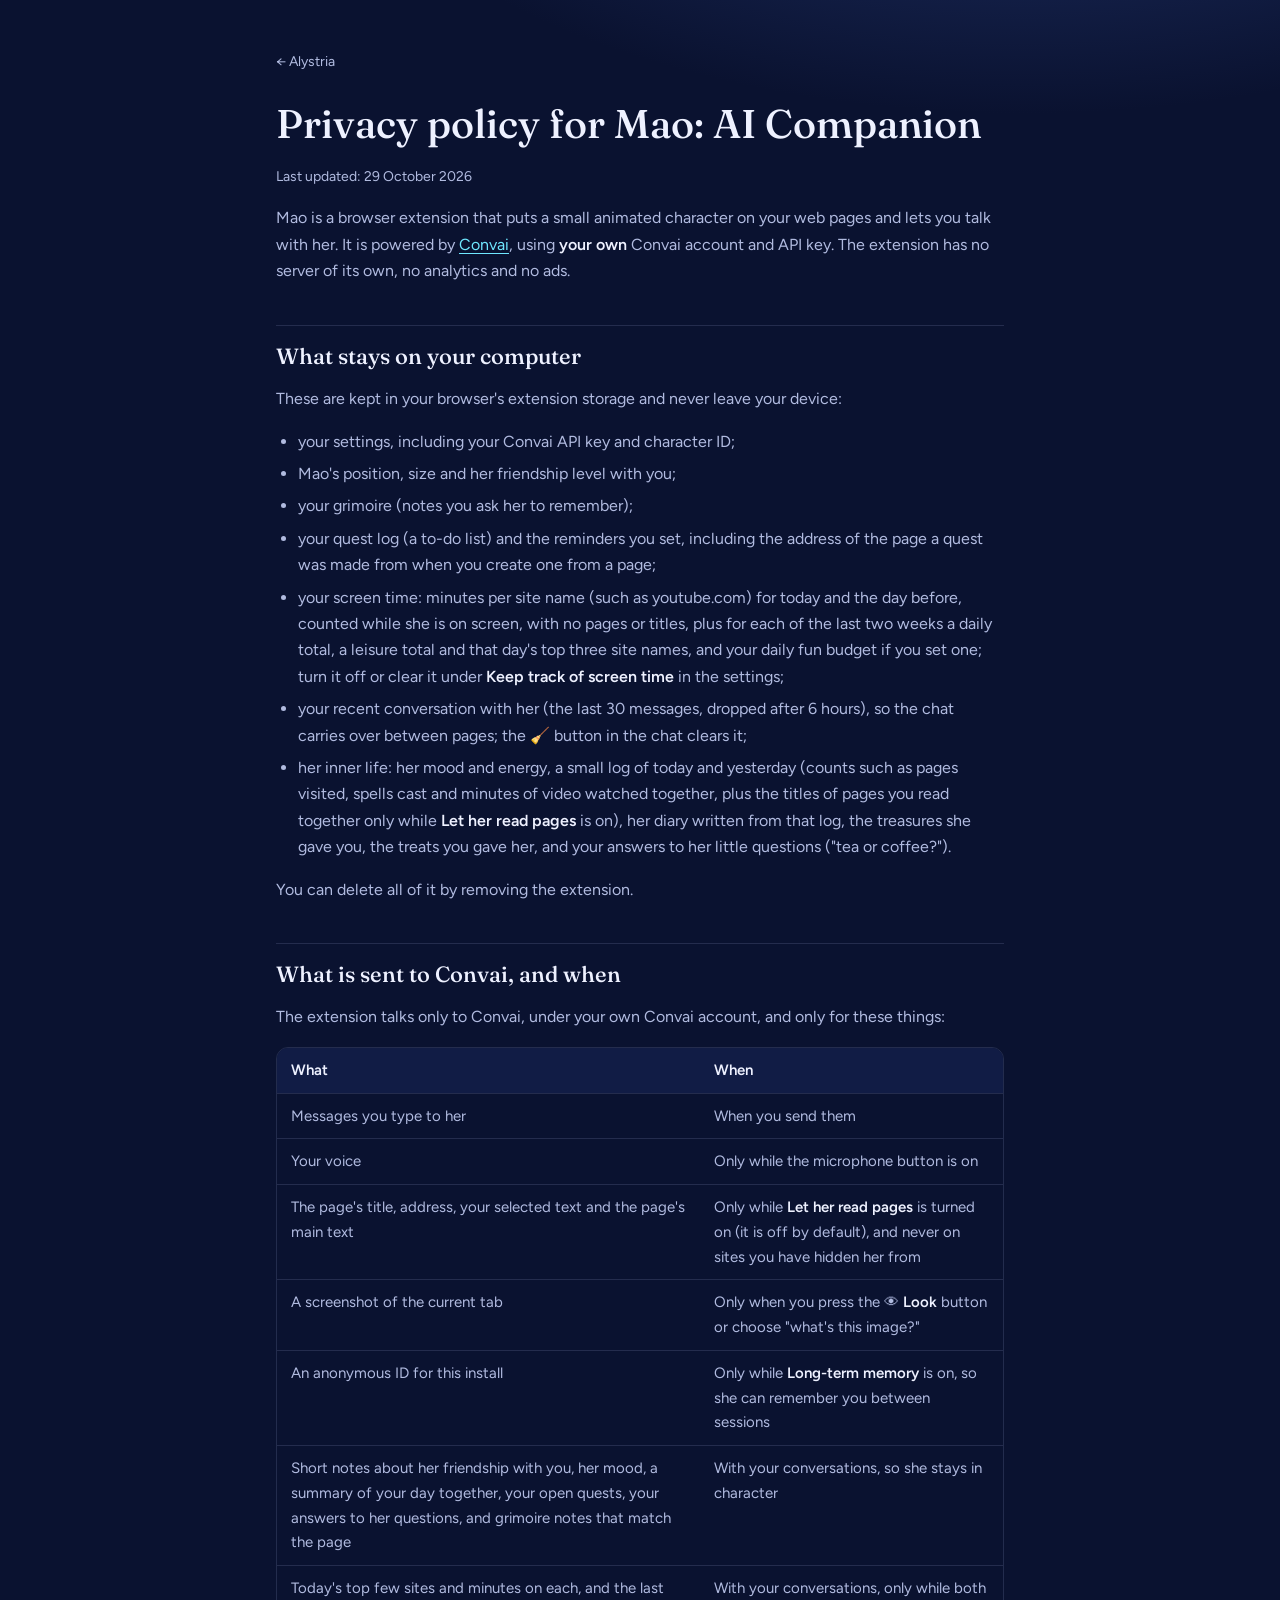
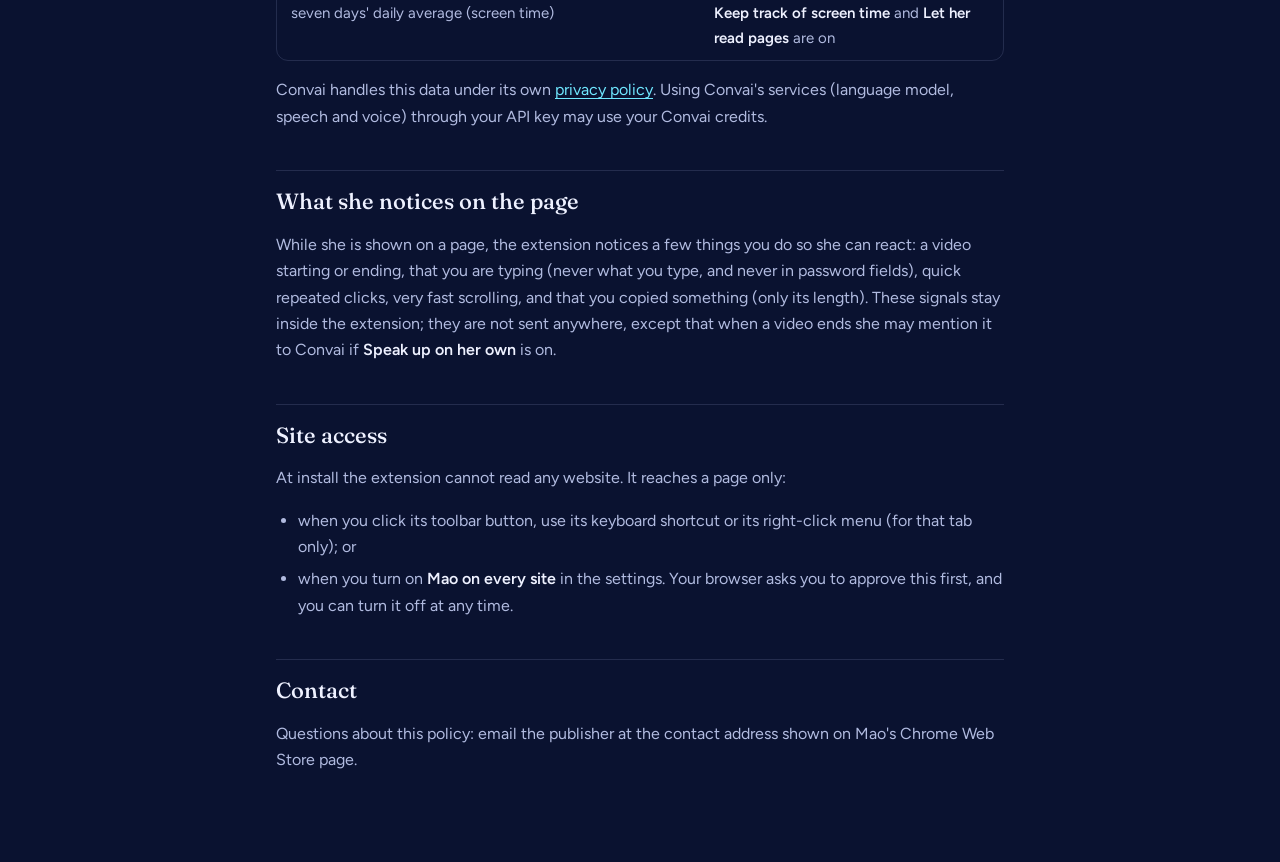
==== mao/privacy.html @ cf35652d "Add the privacy policy for Mao: AI Companion" ====
<!doctype html>
<html lang="en">
<head>
  <meta charset="utf-8" />
  <meta name="viewport" content="width=device-width, initial-scale=1" />
  <title>Privacy policy for Mao: AI Companion | Alystria</title>
  <meta name="description" content="What Mao: AI Companion keeps on your computer, what it sends to Convai, and when." />
  <link rel="canonical" href="https://alystria-ai.github.io/mao/privacy.html" />
  <meta name="theme-color" content="#0a1230" />
  <meta name="color-scheme" content="dark" />
  <link rel="icon" type="image/svg+xml" href="../assets/lys.svg" />
  <link rel="preconnect" href="https://fonts.googleapis.com" />
  <link rel="preconnect" href="https://fonts.gstatic.com" crossorigin />
  <link href="https://fonts.googleapis.com/css2?family=Fraunces:opsz,wght@9..144,400..500&family=Figtree:wght@400..600&display=swap" rel="stylesheet" />
  <style>
    :root { --night:#0a1230; --deep:#111c45; --ink:#eef1ff; --muted:#b1bbe0; --line:rgba(190,205,255,.14); --cyan:#6fe7ff; --violet:#a77bff; --pink:#ff7ad9;
      --serif:"Fraunces",Georgia,serif; --sans:"Figtree",system-ui,-apple-system,"Segoe UI",sans-serif; }
    * { box-sizing:border-box; }
    body { margin:0; background:radial-gradient(1200px 600px at 80% -10%, #22356d 0%, transparent 60%), var(--night); color:var(--ink); font:16px/1.65 var(--sans); }
    main { max-width:760px; margin:0 auto; padding:48px 16px 72px; }
    .back { display:inline-block; margin-bottom:28px; color:var(--muted); text-decoration:none; font-size:14px; }
    .back:hover { color:var(--ink); }
    h1 { font:500 clamp(28px,5vw,40px)/1.15 var(--serif); margin:0 0 6px; }
    h2 { font:500 22px/1.3 var(--serif); margin:40px 0 10px; padding-top:16px; border-top:1px solid var(--line); }
    p, li { color:var(--muted); }
    strong { color:var(--ink); font-weight:600; }
    em { color:var(--muted); font-style:normal; font-size:14px; }
    a { color:var(--cyan); text-underline-offset:3px; }
    a:hover { color:var(--pink); }
    ul { padding-left:22px; }
    li { margin:6px 0; }
    .table { overflow-x:auto; margin:16px 0; border:1px solid var(--line); border-radius:12px; }
    table { border-collapse:collapse; width:100%; min-width:520px; font-size:15px; }
    th, td { text-align:left; vertical-align:top; padding:10px 14px; border-bottom:1px solid var(--line); }
    th { color:var(--ink); background:var(--deep); font-weight:600; }
    tr:last-child td { border-bottom:0; }
    td { color:var(--muted); }
  </style>
</head>
<body>
  <main>
    <a class="back" href="../">&larr; Alystria</a>
    <h1>Privacy policy for Mao: AI Companion</h1>
    <p><em>Last updated: 29 October 2026</em></p>
    <p>Mao is a browser extension that puts a small animated character on your web pages and lets you talk with her. It is powered by <a href="https://convai.com">Convai</a>, using <strong>your own</strong> Convai account and API key. The extension has no server of its own, no analytics and no ads.</p>
    <h2>What stays on your computer</h2>
    <p>These are kept in your browser's extension storage and never leave your device:</p>
    <ul><li>your settings, including your Convai API key and character ID;</li><li>Mao's position, size and her friendship level with you;</li><li>your grimoire (notes you ask her to remember);</li><li>your quest log (a to-do list) and the reminders you set, including the address of the page a quest was made from when you create one from a page;</li><li>your screen time: minutes per site name (such as youtube.com) for today and the day before, counted while she is on screen, with no pages or titles, plus for each of the last two weeks a daily total, a leisure total and that day's top three site names, and your daily fun budget if you set one; turn it off or clear it under <strong>Keep track of screen time</strong> in the settings;</li><li>your recent conversation with her (the last 30 messages, dropped after 6 hours), so the chat carries over between pages; the 🧹 button in the chat clears it;</li><li>her inner life: her mood and energy, a small log of today and yesterday (counts such as pages visited, spells cast and minutes of video watched together, plus the titles of pages you read together only while <strong>Let her read pages</strong> is on), her diary written from that log, the treasures she gave you, the treats you gave her, and your answers to her little questions ("tea or coffee?").</li></ul>
    <p>You can delete all of it by removing the extension.</p>
    <h2>What is sent to Convai, and when</h2>
    <p>The extension talks only to Convai, under your own Convai account, and only for these things:</p>
    <div class="table"><table><thead><tr><th>What</th><th>When</th></tr></thead><tbody><tr><td>Messages you type to her</td><td>When you send them</td></tr><tr><td>Your voice</td><td>Only while the microphone button is on</td></tr><tr><td>The page's title, address, your selected text and the page's main text</td><td>Only while <strong>Let her read pages</strong> is turned on (it is off by default), and never on sites you have hidden her from</td></tr><tr><td>A screenshot of the current tab</td><td>Only when you press the 👁 <strong>Look</strong> button or choose "what's this image?"</td></tr><tr><td>An anonymous ID for this install</td><td>Only while <strong>Long-term memory</strong> is on, so she can remember you between sessions</td></tr><tr><td>Short notes about her friendship with you, her mood, a summary of your day together, your open quests, your answers to her questions, and grimoire notes that match the page</td><td>With your conversations, so she stays in character</td></tr><tr><td>Today's top few sites and minutes on each, and the last seven days' daily average (screen time)</td><td>With your conversations, only while both <strong>Keep track of screen time</strong> and <strong>Let her read pages</strong> are on</td></tr></tbody></table></div>
    <p>Convai handles this data under its own <a href="https://convai.com/privacy-policy">privacy policy</a>. Using Convai's services (language model, speech and voice) through your API key may use your Convai credits.</p>
    <h2>What she notices on the page</h2>
    <p>While she is shown on a page, the extension notices a few things you do so she can react: a video starting or ending, that you are typing (never what you type, and never in password fields), quick repeated clicks, very fast scrolling, and that you copied something (only its length). These signals stay inside the extension; they are not sent anywhere, except that when a video ends she may mention it to Convai if <strong>Speak up on her own</strong> is on.</p>
    <h2>Site access</h2>
    <p>At install the extension cannot read any website. It reaches a page only:</p>
    <ul><li>when you click its toolbar button, use its keyboard shortcut or its right-click menu (for that tab only); or</li><li>when you turn on <strong>Mao on every site</strong> in the settings. Your browser asks you to approve this first, and you can turn it off at any time.</li></ul>
    <h2>Contact</h2>
    <p>Questions about this policy: email the publisher at the contact address shown on Mao's Chrome Web Store page.</p>
  </main>
</body>
</html>
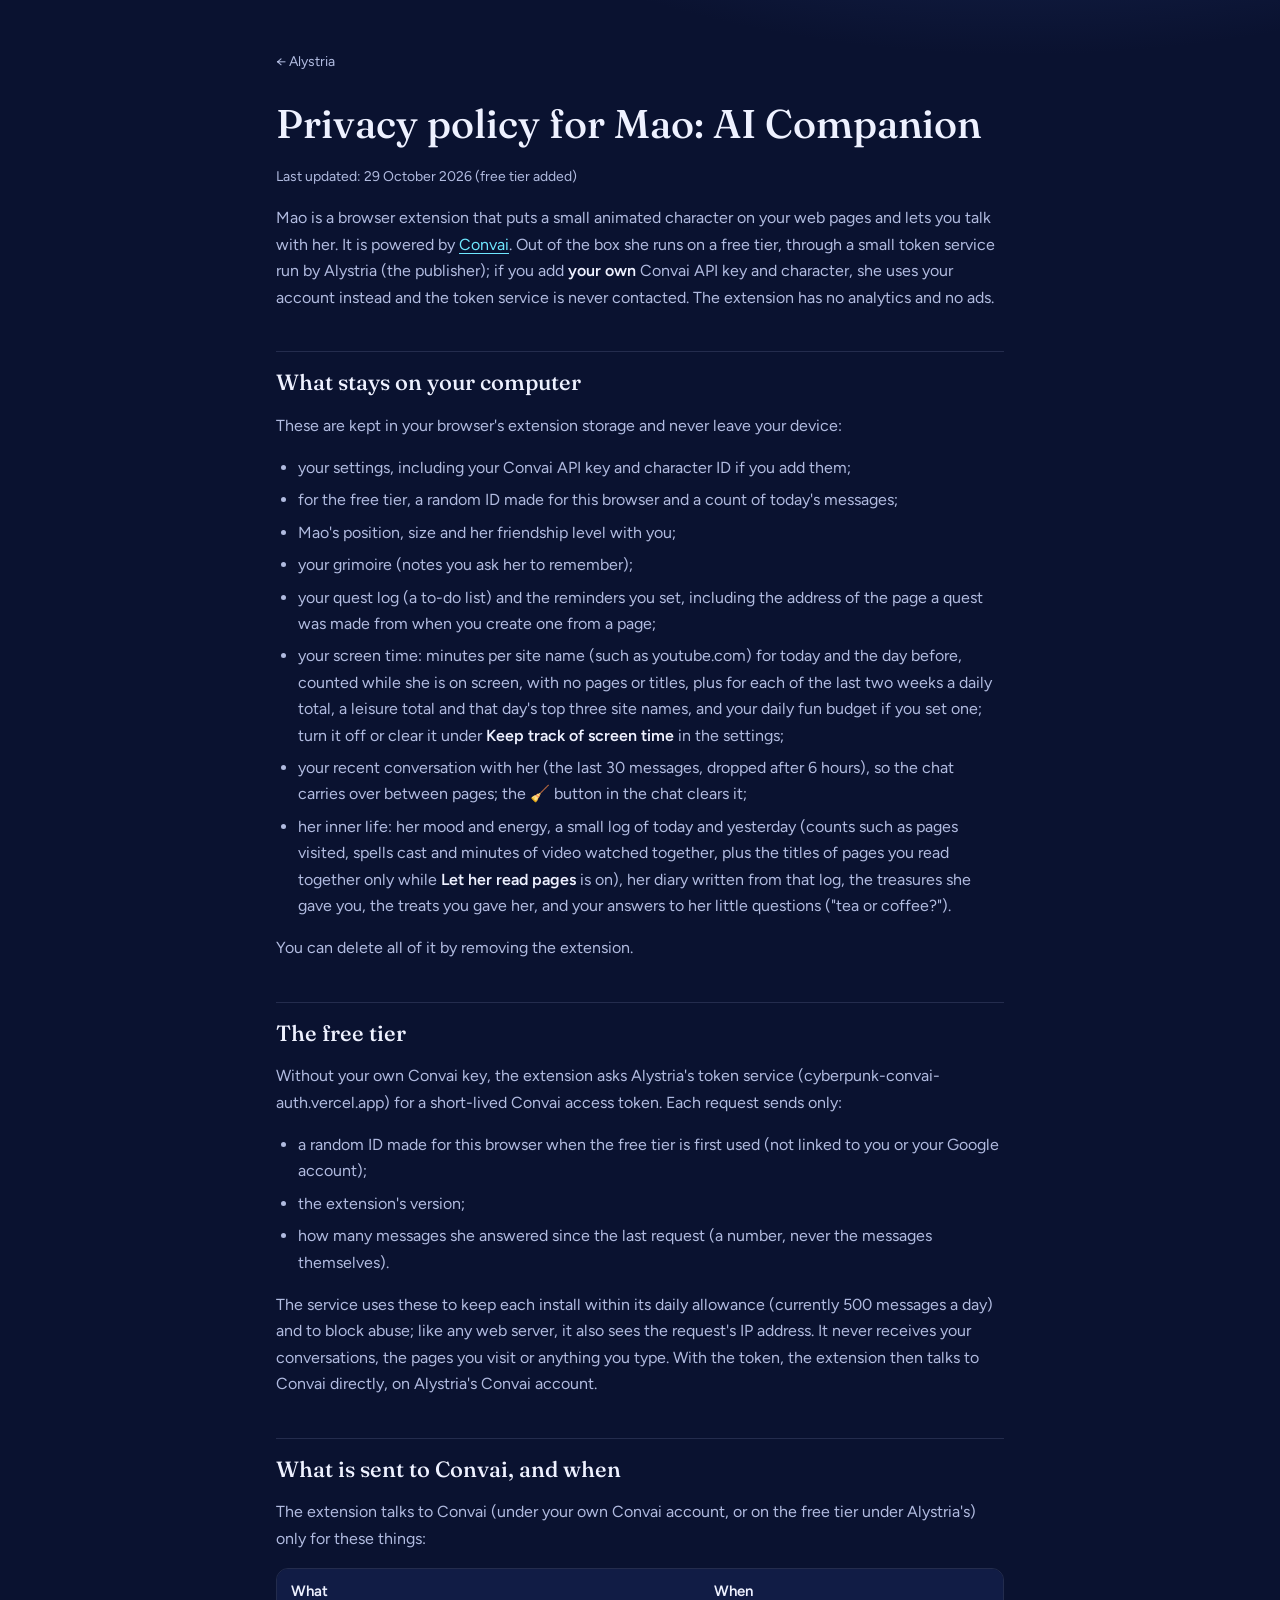
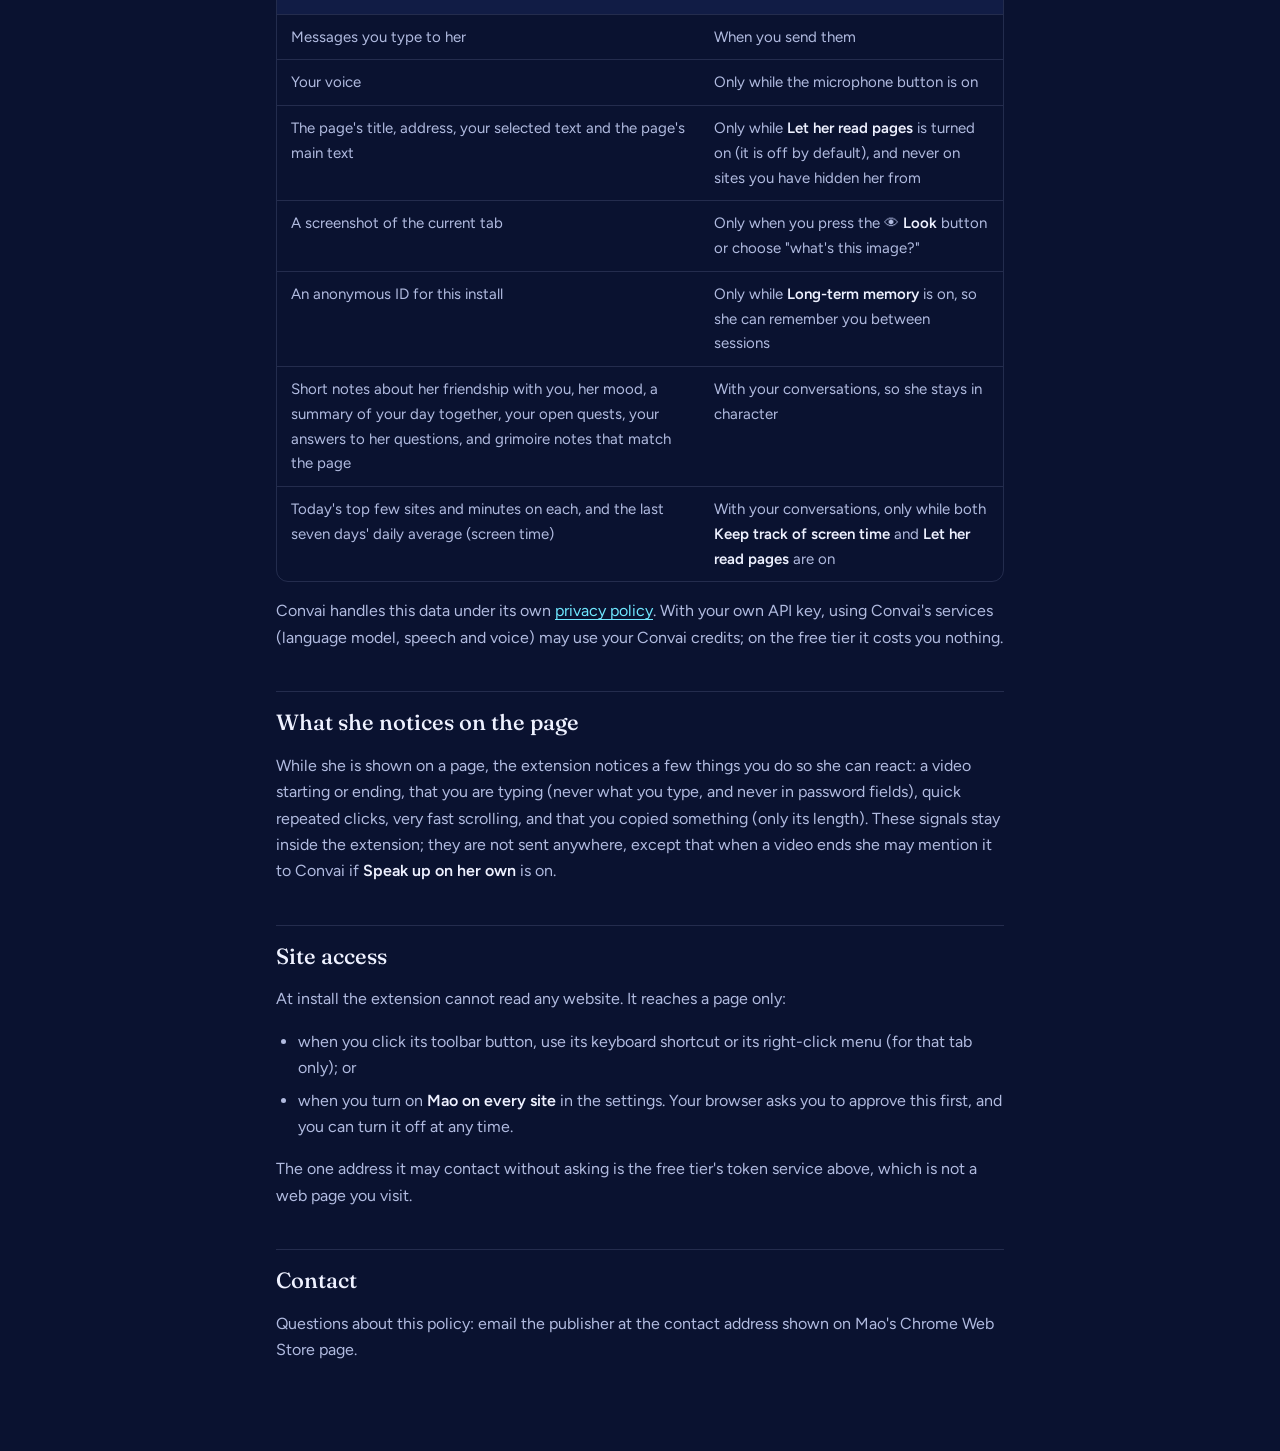
==== commit f029cb18: "Mao privacy policy: describe the free tier" ====
--- a/mao/privacy.html
+++ b/mao/privacy.html
@@ -41,21 +41,26 @@
   <main>
     <a class="back" href="../">&larr; Alystria</a>
     <h1>Privacy policy for Mao: AI Companion</h1>
-    <p><em>Last updated: 29 October 2026</em></p>
-    <p>Mao is a browser extension that puts a small animated character on your web pages and lets you talk with her. It is powered by <a href="https://convai.com">Convai</a>, using <strong>your own</strong> Convai account and API key. The extension has no server of its own, no analytics and no ads.</p>
+    <p><em>Last updated: 29 October 2026 (free tier added)</em></p>
+    <p>Mao is a browser extension that puts a small animated character on your web pages and lets you talk with her. It is powered by <a href="https://convai.com">Convai</a>. Out of the box she runs on a free tier, through a small token service run by Alystria (the publisher); if you add <strong>your own</strong> Convai API key and character, she uses your account instead and the token service is never contacted. The extension has no analytics and no ads.</p>
     <h2>What stays on your computer</h2>
     <p>These are kept in your browser's extension storage and never leave your device:</p>
-    <ul><li>your settings, including your Convai API key and character ID;</li><li>Mao's position, size and her friendship level with you;</li><li>your grimoire (notes you ask her to remember);</li><li>your quest log (a to-do list) and the reminders you set, including the address of the page a quest was made from when you create one from a page;</li><li>your screen time: minutes per site name (such as youtube.com) for today and the day before, counted while she is on screen, with no pages or titles, plus for each of the last two weeks a daily total, a leisure total and that day's top three site names, and your daily fun budget if you set one; turn it off or clear it under <strong>Keep track of screen time</strong> in the settings;</li><li>your recent conversation with her (the last 30 messages, dropped after 6 hours), so the chat carries over between pages; the 🧹 button in the chat clears it;</li><li>her inner life: her mood and energy, a small log of today and yesterday (counts such as pages visited, spells cast and minutes of video watched together, plus the titles of pages you read together only while <strong>Let her read pages</strong> is on), her diary written from that log, the treasures she gave you, the treats you gave her, and your answers to her little questions ("tea or coffee?").</li></ul>
+    <ul><li>your settings, including your Convai API key and character ID if you add them;</li><li>for the free tier, a random ID made for this browser and a count of today's messages;</li><li>Mao's position, size and her friendship level with you;</li><li>your grimoire (notes you ask her to remember);</li><li>your quest log (a to-do list) and the reminders you set, including the address of the page a quest was made from when you create one from a page;</li><li>your screen time: minutes per site name (such as youtube.com) for today and the day before, counted while she is on screen, with no pages or titles, plus for each of the last two weeks a daily total, a leisure total and that day's top three site names, and your daily fun budget if you set one; turn it off or clear it under <strong>Keep track of screen time</strong> in the settings;</li><li>your recent conversation with her (the last 30 messages, dropped after 6 hours), so the chat carries over between pages; the 🧹 button in the chat clears it;</li><li>her inner life: her mood and energy, a small log of today and yesterday (counts such as pages visited, spells cast and minutes of video watched together, plus the titles of pages you read together only while <strong>Let her read pages</strong> is on), her diary written from that log, the treasures she gave you, the treats you gave her, and your answers to her little questions ("tea or coffee?").</li></ul>
     <p>You can delete all of it by removing the extension.</p>
+    <h2>The free tier</h2>
+    <p>Without your own Convai key, the extension asks Alystria's token service (cyberpunk-convai-auth.vercel.app) for a short-lived Convai access token. Each request sends only:</p>
+    <ul><li>a random ID made for this browser when the free tier is first used (not linked to you or your Google account);</li><li>the extension's version;</li><li>how many messages she answered since the last request (a number, never the messages themselves).</li></ul>
+    <p>The service uses these to keep each install within its daily allowance (currently 500 messages a day) and to block abuse; like any web server, it also sees the request's IP address. It never receives your conversations, the pages you visit or anything you type. With the token, the extension then talks to Convai directly, on Alystria's Convai account.</p>
     <h2>What is sent to Convai, and when</h2>
-    <p>The extension talks only to Convai, under your own Convai account, and only for these things:</p>
+    <p>The extension talks to Convai (under your own Convai account, or on the free tier under Alystria's) only for these things:</p>
     <div class="table"><table><thead><tr><th>What</th><th>When</th></tr></thead><tbody><tr><td>Messages you type to her</td><td>When you send them</td></tr><tr><td>Your voice</td><td>Only while the microphone button is on</td></tr><tr><td>The page's title, address, your selected text and the page's main text</td><td>Only while <strong>Let her read pages</strong> is turned on (it is off by default), and never on sites you have hidden her from</td></tr><tr><td>A screenshot of the current tab</td><td>Only when you press the 👁 <strong>Look</strong> button or choose "what's this image?"</td></tr><tr><td>An anonymous ID for this install</td><td>Only while <strong>Long-term memory</strong> is on, so she can remember you between sessions</td></tr><tr><td>Short notes about her friendship with you, her mood, a summary of your day together, your open quests, your answers to her questions, and grimoire notes that match the page</td><td>With your conversations, so she stays in character</td></tr><tr><td>Today's top few sites and minutes on each, and the last seven days' daily average (screen time)</td><td>With your conversations, only while both <strong>Keep track of screen time</strong> and <strong>Let her read pages</strong> are on</td></tr></tbody></table></div>
-    <p>Convai handles this data under its own <a href="https://convai.com/privacy-policy">privacy policy</a>. Using Convai's services (language model, speech and voice) through your API key may use your Convai credits.</p>
+    <p>Convai handles this data under its own <a href="https://convai.com/privacy-policy">privacy policy</a>. With your own API key, using Convai's services (language model, speech and voice) may use your Convai credits; on the free tier it costs you nothing.</p>
     <h2>What she notices on the page</h2>
     <p>While she is shown on a page, the extension notices a few things you do so she can react: a video starting or ending, that you are typing (never what you type, and never in password fields), quick repeated clicks, very fast scrolling, and that you copied something (only its length). These signals stay inside the extension; they are not sent anywhere, except that when a video ends she may mention it to Convai if <strong>Speak up on her own</strong> is on.</p>
     <h2>Site access</h2>
     <p>At install the extension cannot read any website. It reaches a page only:</p>
     <ul><li>when you click its toolbar button, use its keyboard shortcut or its right-click menu (for that tab only); or</li><li>when you turn on <strong>Mao on every site</strong> in the settings. Your browser asks you to approve this first, and you can turn it off at any time.</li></ul>
+    <p>The one address it may contact without asking is the free tier's token service above, which is not a web page you visit.</p>
     <h2>Contact</h2>
     <p>Questions about this policy: email the publisher at the contact address shown on Mao's Chrome Web Store page.</p>
   </main>
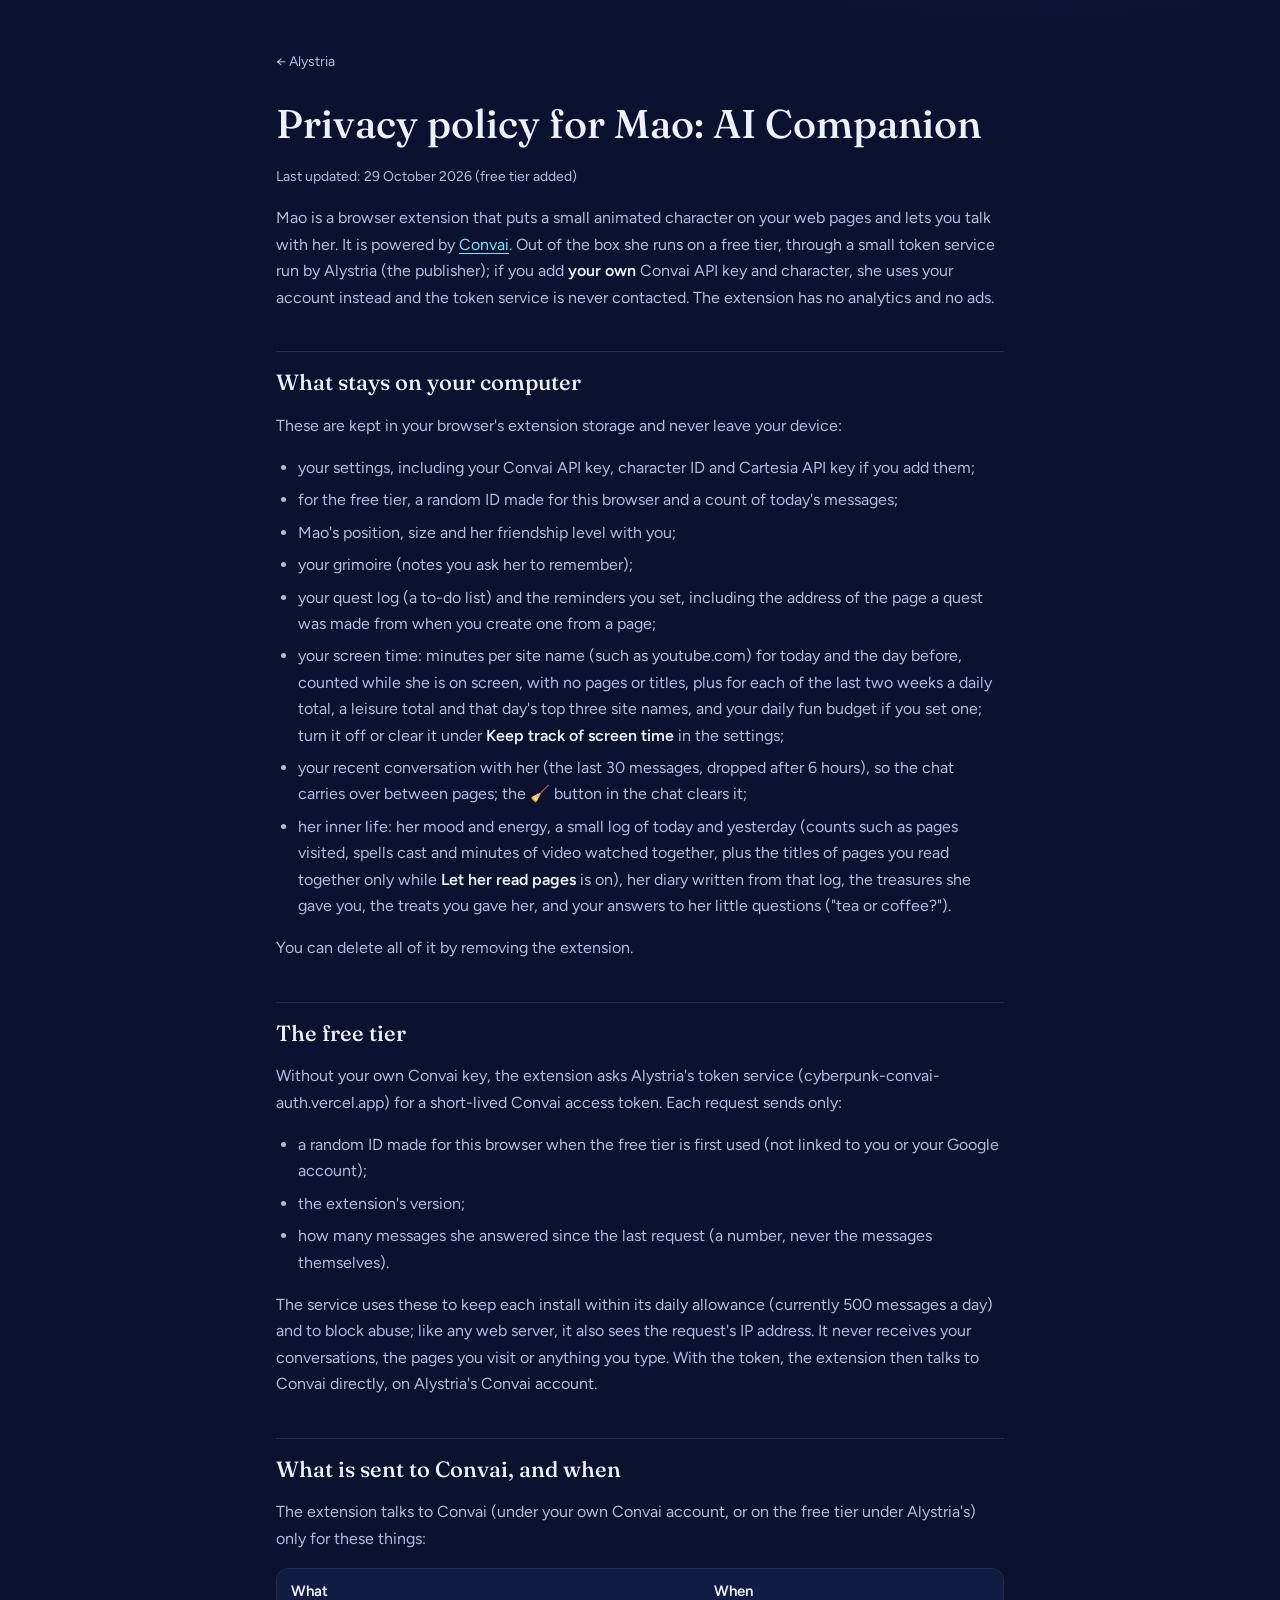
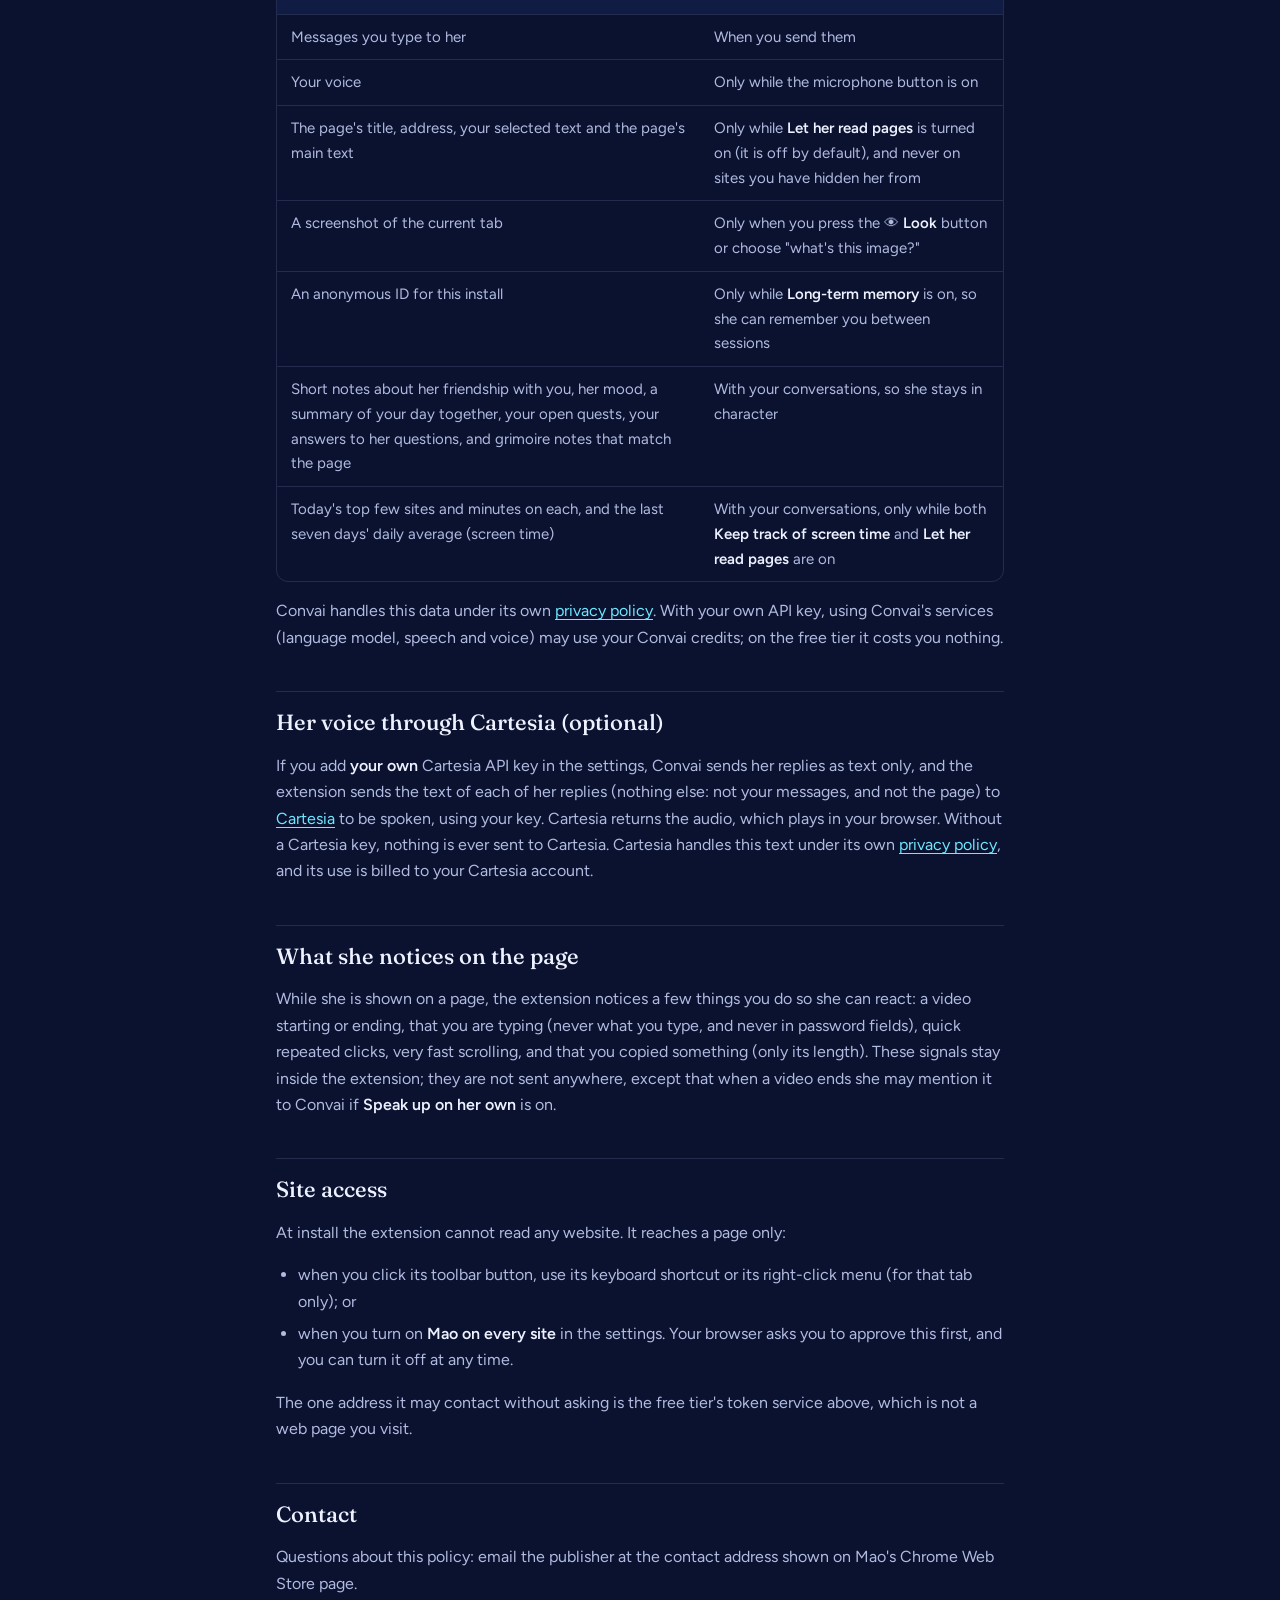
==== commit 873d7e11: "Mao privacy policy: the optional Cartesia voice" ====
--- a/mao/privacy.html
+++ b/mao/privacy.html
@@ -45,7 +45,7 @@
     <p>Mao is a browser extension that puts a small animated character on your web pages and lets you talk with her. It is powered by <a href="https://convai.com">Convai</a>. Out of the box she runs on a free tier, through a small token service run by Alystria (the publisher); if you add <strong>your own</strong> Convai API key and character, she uses your account instead and the token service is never contacted. The extension has no analytics and no ads.</p>
     <h2>What stays on your computer</h2>
     <p>These are kept in your browser's extension storage and never leave your device:</p>
-    <ul><li>your settings, including your Convai API key and character ID if you add them;</li><li>for the free tier, a random ID made for this browser and a count of today's messages;</li><li>Mao's position, size and her friendship level with you;</li><li>your grimoire (notes you ask her to remember);</li><li>your quest log (a to-do list) and the reminders you set, including the address of the page a quest was made from when you create one from a page;</li><li>your screen time: minutes per site name (such as youtube.com) for today and the day before, counted while she is on screen, with no pages or titles, plus for each of the last two weeks a daily total, a leisure total and that day's top three site names, and your daily fun budget if you set one; turn it off or clear it under <strong>Keep track of screen time</strong> in the settings;</li><li>your recent conversation with her (the last 30 messages, dropped after 6 hours), so the chat carries over between pages; the 🧹 button in the chat clears it;</li><li>her inner life: her mood and energy, a small log of today and yesterday (counts such as pages visited, spells cast and minutes of video watched together, plus the titles of pages you read together only while <strong>Let her read pages</strong> is on), her diary written from that log, the treasures she gave you, the treats you gave her, and your answers to her little questions ("tea or coffee?").</li></ul>
+    <ul><li>your settings, including your Convai API key, character ID and Cartesia API key if you add them;</li><li>for the free tier, a random ID made for this browser and a count of today's messages;</li><li>Mao's position, size and her friendship level with you;</li><li>your grimoire (notes you ask her to remember);</li><li>your quest log (a to-do list) and the reminders you set, including the address of the page a quest was made from when you create one from a page;</li><li>your screen time: minutes per site name (such as youtube.com) for today and the day before, counted while she is on screen, with no pages or titles, plus for each of the last two weeks a daily total, a leisure total and that day's top three site names, and your daily fun budget if you set one; turn it off or clear it under <strong>Keep track of screen time</strong> in the settings;</li><li>your recent conversation with her (the last 30 messages, dropped after 6 hours), so the chat carries over between pages; the 🧹 button in the chat clears it;</li><li>her inner life: her mood and energy, a small log of today and yesterday (counts such as pages visited, spells cast and minutes of video watched together, plus the titles of pages you read together only while <strong>Let her read pages</strong> is on), her diary written from that log, the treasures she gave you, the treats you gave her, and your answers to her little questions ("tea or coffee?").</li></ul>
     <p>You can delete all of it by removing the extension.</p>
     <h2>The free tier</h2>
     <p>Without your own Convai key, the extension asks Alystria's token service (cyberpunk-convai-auth.vercel.app) for a short-lived Convai access token. Each request sends only:</p>
@@ -55,6 +55,8 @@
     <p>The extension talks to Convai (under your own Convai account, or on the free tier under Alystria's) only for these things:</p>
     <div class="table"><table><thead><tr><th>What</th><th>When</th></tr></thead><tbody><tr><td>Messages you type to her</td><td>When you send them</td></tr><tr><td>Your voice</td><td>Only while the microphone button is on</td></tr><tr><td>The page's title, address, your selected text and the page's main text</td><td>Only while <strong>Let her read pages</strong> is turned on (it is off by default), and never on sites you have hidden her from</td></tr><tr><td>A screenshot of the current tab</td><td>Only when you press the 👁 <strong>Look</strong> button or choose "what's this image?"</td></tr><tr><td>An anonymous ID for this install</td><td>Only while <strong>Long-term memory</strong> is on, so she can remember you between sessions</td></tr><tr><td>Short notes about her friendship with you, her mood, a summary of your day together, your open quests, your answers to her questions, and grimoire notes that match the page</td><td>With your conversations, so she stays in character</td></tr><tr><td>Today's top few sites and minutes on each, and the last seven days' daily average (screen time)</td><td>With your conversations, only while both <strong>Keep track of screen time</strong> and <strong>Let her read pages</strong> are on</td></tr></tbody></table></div>
     <p>Convai handles this data under its own <a href="https://convai.com/privacy-policy">privacy policy</a>. With your own API key, using Convai's services (language model, speech and voice) may use your Convai credits; on the free tier it costs you nothing.</p>
+    <h2>Her voice through Cartesia (optional)</h2>
+    <p>If you add <strong>your own</strong> Cartesia API key in the settings, Convai sends her replies as text only, and the extension sends the text of each of her replies (nothing else: not your messages, and not the page) to <a href="https://cartesia.ai">Cartesia</a> to be spoken, using your key. Cartesia returns the audio, which plays in your browser. Without a Cartesia key, nothing is ever sent to Cartesia. Cartesia handles this text under its own <a href="https://cartesia.ai/legal/privacy">privacy policy</a>, and its use is billed to your Cartesia account.</p>
     <h2>What she notices on the page</h2>
     <p>While she is shown on a page, the extension notices a few things you do so she can react: a video starting or ending, that you are typing (never what you type, and never in password fields), quick repeated clicks, very fast scrolling, and that you copied something (only its length). These signals stay inside the extension; they are not sent anywhere, except that when a video ends she may mention it to Convai if <strong>Speak up on her own</strong> is on.</p>
     <h2>Site access</h2>
